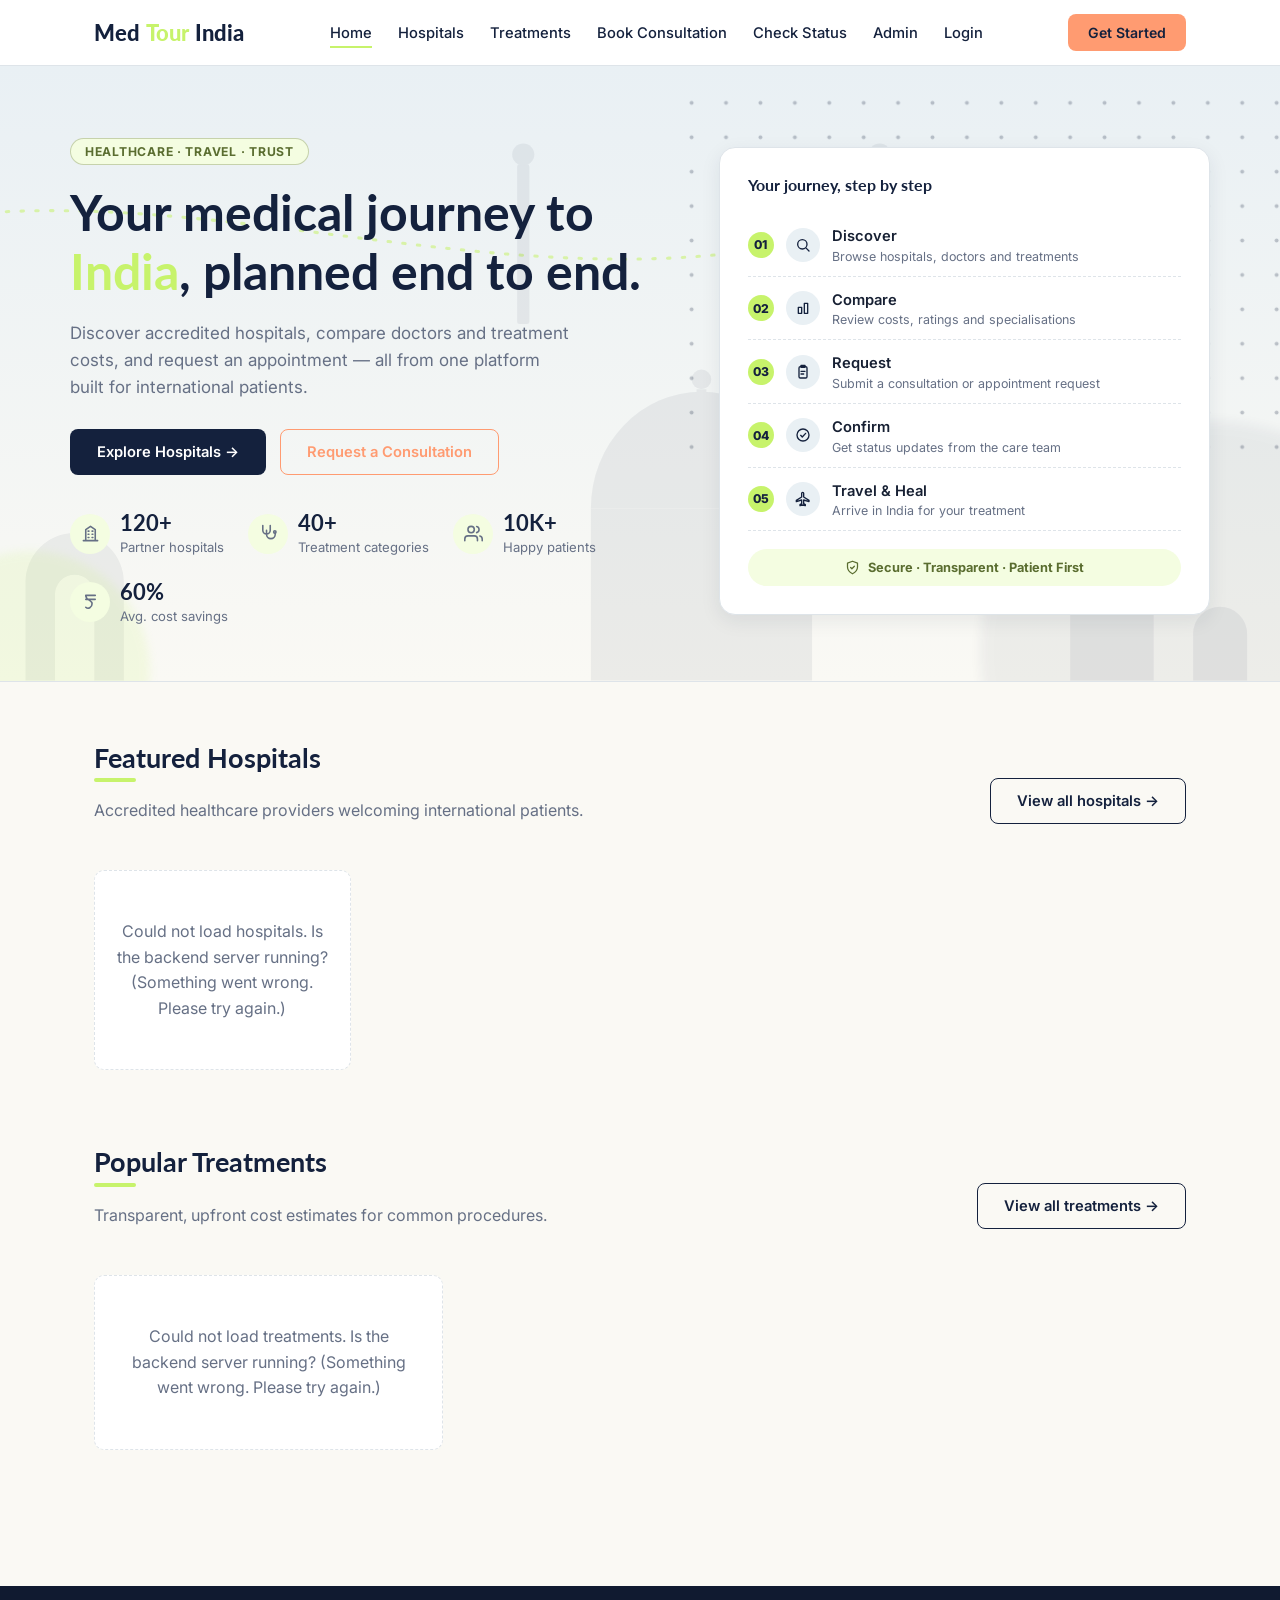
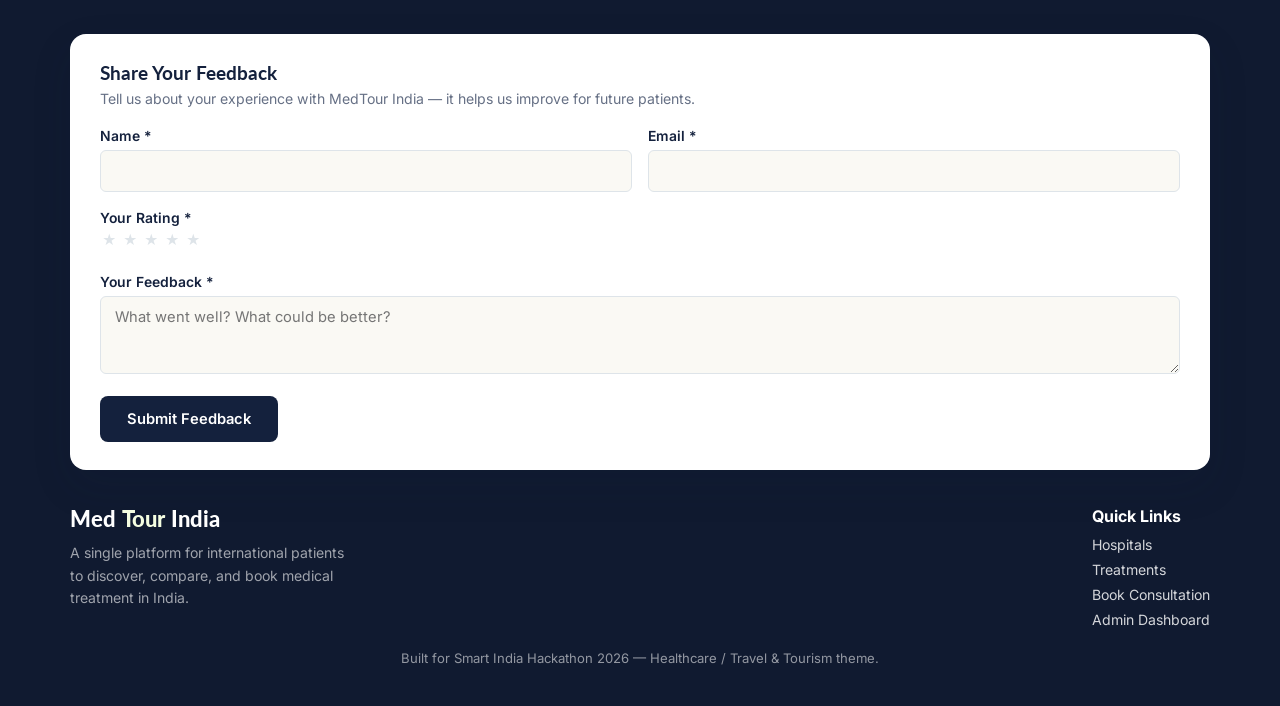
==== medtour/frontend/index.html @ 5f4dea3d "Add files via upload" ====
<!DOCTYPE html>
<html lang="en">
<head>
<meta charset="UTF-8">
<meta name="viewport" content="width=device-width, initial-scale=1.0">
<title>MedTour India — Plan Your Medical Journey to India</title>
<link rel="preconnect" href="https://fonts.googleapis.com">
<link href="https://fonts.googleapis.com/css2?family=Lato:wght@400;700;900&family=Inter:wght@400;500;600;700&display=swap" rel="stylesheet">
<link rel="stylesheet" href="css/style.css">
</head>
<body>

<header class="site-header">
  <nav class="nav">
    <a href="index.html" class="logo">Med<span>Tour</span> India</a>
    <input type="checkbox" id="nav-toggle" class="nav-toggle-checkbox">
    <ul class="nav-links">
      <li><a href="index.html" class="active">Home</a></li>
      <li><a href="providers.html">Hospitals</a></li>
      <li><a href="treatments.html">Treatments</a></li>
      <li><a href="appointment.html">Book Consultation</a></li>
      <li><a href="check-status.html">Check Status</a></li>
      <li><a href="admin.html">Admin</a></li>
      <li><a href="login.html" id="nav-auth-link">Login</a></li>
    </ul>
    <a href="appointment.html" class="nav-cta">Get Started</a>
    <label for="nav-toggle" class="nav-toggle" aria-label="Toggle menu"><span></span></label>
  </nav>
</header>

<section class="hero">
  <div class="hero-bg" aria-hidden="true">
    <svg viewBox="0 0 1600 500" preserveAspectRatio="xMidYMax slice">
      <defs>
        <pattern id="dotgrid" width="28" height="28" patternUnits="userSpaceOnUse">
          <circle cx="2" cy="2" r="1.6" style="fill:var(--color-primary)"/>
        </pattern>
      </defs>

      <!-- subtle dotted map texture, upper-right -->
      <rect x="820" y="20" width="740" height="300" fill="url(#dotgrid)" style="opacity:0.25"/>

      <!-- dashed travel route + plane -->
      <path d="M120,150 C 420,40 760,260 1080,90" style="fill:none;stroke:var(--color-secondary);stroke-width:2.5;stroke-dasharray:2 10;stroke-linecap:round;opacity:0.55"/>
      <g transform="translate(1080,90) rotate(-18)" style="opacity:0.6">
        <path d="M0 0 L26 3 L14 9 L16 18 L10 16 L6 22 L4 14 L-8 12 L-2 6 Z" style="fill:var(--color-primary)"/>
      </g>

      <!-- faint Indian landmark skyline along the bottom -->
      <g style="fill:var(--color-primary);opacity:0.06">
        <!-- low skyline blocks -->
        <rect x="0" y="440" width="90" height="60"/>
        <rect x="95" y="410" width="60" height="90"/>
        <rect x="1440" y="420" width="70" height="80"/>
        <rect x="1515" y="450" width="85" height="50"/>

        <!-- India Gate-style arch -->
        <path d="M300,500 V420 a40,40 0 0 1 80,0 V500 h-24 V430 a16,16 0 0 0 -32,0 V500 Z"/>

        <!-- Taj Mahal-style dome with flanking minarets -->
        <rect x="700" y="80" width="10" height="130" rx="2"/>
        <circle cx="705" cy="72" r="9"/>
        <rect x="990" y="80" width="10" height="130" rx="2"/>
        <circle cx="995" cy="72" r="9"/>
        <rect x="760" y="360" width="180" height="140"/>
        <path d="M760,360 a90,95 0 0 1 180,0 Z"/>
        <circle cx="850" cy="255" r="8"/>
        <rect x="846" y="263" width="8" height="14"/>

        <!-- a few smaller domes across the horizon -->
        <path d="M1150,500 v-60 a34,34 0 0 1 68,0 v60 Z"/>
        <path d="M1250,500 v-38 a22,22 0 0 1 44,0 v38 Z"/>
      </g>
    </svg>
  </div>
  <span class="hero-blob-a" aria-hidden="true"></span>
  <span class="hero-blob-b" aria-hidden="true"></span>
  <div class="hero-inner">
    <div>
      <span class="eyebrow">Healthcare · Travel · Trust</span>
      <h1>Your medical journey to <em>India</em>, planned end to end.</h1>
      <p>Discover accredited hospitals, compare doctors and treatment costs, and request an appointment — all from one platform built for international patients.</p>
      <div class="hero-actions">
        <a href="providers.html" class="btn btn-primary">Explore Hospitals →</a>
        <a href="appointment.html" class="btn btn-outline-accent">Request a Consultation</a>
      </div>
      <div class="hero-stats">
        <div class="hero-stat">
          <span class="hero-stat-icon"><svg viewBox="0 0 24 24" fill="none" stroke="currentColor" stroke-width="2" stroke-linecap="round" stroke-linejoin="round"><path d="M3 21h18M6 21V7l6-4 6 4v14M9 9h1M9 13h1M9 17h1M14 9h1M14 13h1M14 17h1"/></svg></span>
          <div><strong>120+</strong><span>Partner hospitals</span></div>
        </div>
        <div class="hero-stat">
          <span class="hero-stat-icon"><svg viewBox="0 0 24 24" fill="none" stroke="currentColor" stroke-width="2" stroke-linecap="round" stroke-linejoin="round"><path d="M4.8 2v6a4.7 4.7 0 0 0 9.4 0V2M9.5 8v5a5.5 5.5 0 0 0 11 0v-1.5"/><circle cx="20" cy="10" r="1.5"/></svg></span>
          <div><strong>40+</strong><span>Treatment categories</span></div>
        </div>
        <div class="hero-stat">
          <span class="hero-stat-icon"><svg viewBox="0 0 24 24" fill="none" stroke="currentColor" stroke-width="2" stroke-linecap="round" stroke-linejoin="round"><path d="M17 21v-2a4 4 0 0 0-4-4H5a4 4 0 0 0-4 4v2"/><circle cx="9" cy="7" r="4"/><path d="M23 21v-2a4 4 0 0 0-3-3.87M16 3.13a4 4 0 0 1 0 7.75"/></svg></span>
          <div><strong>10K+</strong><span>Happy patients</span></div>
        </div>
        <div class="hero-stat">
          <span class="hero-stat-icon"><svg viewBox="0 0 24 24" fill="none" stroke="currentColor" stroke-width="2" stroke-linecap="round" stroke-linejoin="round"><path d="M6 3h12M6 8h12M6 3c0 6 8 6 8 10.5S9 21 6 18M9 8h3"/></svg></span>
          <div><strong>60%</strong><span>Avg. cost savings</span></div>
        </div>
      </div>
    </div>
    <div class="journey-card">
      <h3>Your journey, step by step</h3>
      <div class="journey-step">
        <div class="step-num">01</div>
        <span class="step-icon"><svg viewBox="0 0 24 24" fill="none" stroke="currentColor" stroke-width="2" stroke-linecap="round" stroke-linejoin="round"><circle cx="11" cy="11" r="7"/><path d="M21 21l-4.3-4.3"/></svg></span>
        <div><p>Discover</p><span>Browse hospitals, doctors and treatments</span></div>
      </div>
      <div class="journey-step">
        <div class="step-num">02</div>
        <span class="step-icon"><svg viewBox="0 0 24 24" fill="none" stroke="currentColor" stroke-width="2" stroke-linecap="round" stroke-linejoin="round"><rect x="5" y="11" width="5" height="9"/><rect x="14" y="5" width="5" height="15"/></svg></span>
        <div><p>Compare</p><span>Review costs, ratings and specialisations</span></div>
      </div>
      <div class="journey-step">
        <div class="step-num">03</div>
        <span class="step-icon"><svg viewBox="0 0 24 24" fill="none" stroke="currentColor" stroke-width="2" stroke-linecap="round" stroke-linejoin="round"><rect x="6" y="4" width="12" height="17" rx="2"/><path d="M9 2h6v3H9zM9 11h6M9 15h4"/></svg></span>
        <div><p>Request</p><span>Submit a consultation or appointment request</span></div>
      </div>
      <div class="journey-step">
        <div class="step-num">04</div>
        <span class="step-icon"><svg viewBox="0 0 24 24" fill="none" stroke="currentColor" stroke-width="2" stroke-linecap="round" stroke-linejoin="round"><circle cx="12" cy="12" r="9"/><path d="M8.5 12.5l2.4 2.4L16 9.5"/></svg></span>
        <div><p>Confirm</p><span>Get status updates from the care team</span></div>
      </div>
      <div class="journey-step">
        <div class="step-num">05</div>
        <span class="step-icon"><svg viewBox="0 0 24 24" fill="none" stroke="currentColor" stroke-width="2" stroke-linecap="round" stroke-linejoin="round"><path d="M21 16v-2l-8-5V3.5a1.5 1.5 0 0 0-3 0V9l-8 5v2l8-2.5V19l-2.5 1.5V22l4-1 4 1v-1.5L13 19v-5.5z"/></svg></span>
        <div><p>Travel &amp; Heal</p><span>Arrive in India for your treatment</span></div>
      </div>
      <div class="journey-trust">
        <svg viewBox="0 0 24 24" fill="none" stroke="currentColor" stroke-width="2" stroke-linecap="round" stroke-linejoin="round"><path d="M12 2l8 3v6c0 5-3.4 8.4-8 11-4.6-2.6-8-6-8-11V5l8-3z"/><path d="M9 12l2 2 4-4"/></svg>
        Secure · Transparent · Patient First
      </div>
    </div>
  </div>
</section>

<section class="section container">
  <div class="section-head">
    <div>
      <h2>Featured Hospitals</h2>
      <p>Accredited healthcare providers welcoming international patients.</p>
    </div>
    <a href="providers.html" class="btn btn-outline">View all hospitals →</a>
  </div>
  <div id="hospital-grid" class="grid grid-4">
    <p class="empty-state"><span class="spinner"></span>Loading hospitals…</p>
  </div>
</section>

<section class="section container" style="padding-top:0">
  <div class="section-head">
    <div>
      <h2>Popular Treatments</h2>
      <p>Transparent, upfront cost estimates for common procedures.</p>
    </div>
    <a href="treatments.html" class="btn btn-outline">View all treatments →</a>
  </div>
  <div id="treatment-grid" class="grid grid-3">
    <p class="empty-state"><span class="spinner"></span>Loading treatments…</p>
  </div>
</section>

<footer class="site-footer">
  <div class="footer-feedback container">
    <h3>Share Your Feedback</h3>
    <p>Tell us about your experience with MedTour India — it helps us improve for future patients.</p>
    <div class="alert alert-success" id="feedback-success"></div>
    <div class="alert alert-error" id="feedback-error"></div>
    <form id="feedback-form" novalidate>
      <div class="form-row">
        <div class="form-group">
          <label for="feedback-name">Name *</label>
          <input type="text" id="feedback-name" required>
          <div class="field-error">Please enter your name.</div>
        </div>
        <div class="form-group">
          <label for="feedback-email">Email *</label>
          <input type="email" id="feedback-email" required>
          <div class="field-error">Please enter a valid email address.</div>
        </div>
      </div>
      <div class="form-group">
        <label>Your Rating *</label>
        <div class="star-rating" role="radiogroup" aria-label="Rating out of 5 stars">
          <input type="radio" id="fb-star5" name="feedback-rating" value="5"><label for="fb-star5" title="5 stars">★</label>
          <input type="radio" id="fb-star4" name="feedback-rating" value="4"><label for="fb-star4" title="4 stars">★</label>
          <input type="radio" id="fb-star3" name="feedback-rating" value="3"><label for="fb-star3" title="3 stars">★</label>
          <input type="radio" id="fb-star2" name="feedback-rating" value="2"><label for="fb-star2" title="2 stars">★</label>
          <input type="radio" id="fb-star1" name="feedback-rating" value="1"><label for="fb-star1" title="1 star">★</label>
        </div>
        <div class="field-error" id="feedback-rating-error">Please select a rating.</div>
      </div>
      <div class="form-group">
        <label for="feedback-comment">Your Feedback *</label>
        <textarea id="feedback-comment" rows="3" maxlength="2000" required placeholder="What went well? What could be better?"></textarea>
        <div class="field-error">Please share a few words of feedback.</div>
      </div>
      <button type="submit" class="btn btn-primary" id="feedback-submit-btn">Submit Feedback</button>
    </form>
  </div>

  <div class="footer-inner">
    <div>
      <a href="index.html" class="logo">Med<span>Tour</span> India</a>
      <p style="max-width:32ch;color:rgba(255,255,255,0.6);font-size:0.88rem;margin-top:10px;">
        A single platform for international patients to discover, compare, and book medical treatment in India.
      </p>
    </div>
    <div>
      <strong style="display:block;margin-bottom:10px;color:#fff;">Quick Links</strong>
      <div style="display:flex;flex-direction:column;gap:8px;font-size:0.88rem;">
        <a href="providers.html">Hospitals</a>
        <a href="treatments.html">Treatments</a>
        <a href="appointment.html">Book Consultation</a>
        <a href="admin.html">Admin Dashboard</a>
      </div>
    </div>
  </div>
  <p class="footer-note">Built for Smart India Hackathon 2026 — Healthcare / Travel &amp; Tourism theme.</p>
</footer>

<script src="js/api.js"></script>
<script src="js/feedback-widget.js"></script>
<script>
  async function loadFeaturedHospitals() {
    const grid = document.getElementById("hospital-grid");
    try {
      const hospitals = (await apiGet("/hospitals")).slice(0, 4);
      if (hospitals.length === 0) { grid.innerHTML = `<p class="empty-state">No hospitals found yet.</p>`; return; }
      grid.innerHTML = hospitals.map(h => `
        <div class="card">
          <div class="card-media">
            <img class="card-img" src="${h.imageUrl || 'https://placehold.co/400x200'}" alt="${escapeHtml(h.name)}">
            <span class="rating">${h.rating}</span>
          </div>
          <div class="card-body">
            <h3>${escapeHtml(h.name)}</h3>
            <p class="card-meta">${escapeHtml(h.city)}</p>
            <p class="card-desc">${escapeHtml(h.description || "").slice(0, 90)}…</p>
            <a href="providers.html?hospitalId=${h.id}" class="btn btn-outline btn-block">View Details</a>
          </div>
        </div>
      `).join("");
    } catch (err) {
      grid.innerHTML = `<p class="empty-state">Could not load hospitals. Is the backend server running? (${escapeHtml(err.message)})</p>`;
    }
  }

  async function loadFeaturedTreatments() {
    const grid = document.getElementById("treatment-grid");
    try {
      const treatments = (await apiGet("/treatments")).slice(0, 3);
      if (treatments.length === 0) { grid.innerHTML = `<p class="empty-state">No treatments found yet.</p>`; return; }
      grid.innerHTML = treatments.map(t => `
        <div class="card">
          <div class="card-body">
            <span class="badge">${escapeHtml(t.category)}</span>
            <h3 style="margin-top:10px;">${escapeHtml(t.name)}</h3>
            <p class="card-meta">${escapeHtml(t.hospitalName)} · ${escapeHtml(t.city)}</p>
            <p class="card-desc">${escapeHtml(t.description || "").slice(0, 90)}…</p>
            <div class="card-foot">
              <span class="price">${formatInr(t.costMin)}–${formatInr(t.costMax)} <small>est.</small></span>
              <a href="appointment.html?treatmentId=${t.id}" class="btn btn-primary" style="padding:8px 16px;font-size:0.85rem;">Enquire</a>
            </div>
          </div>
        </div>
      `).join("");
    } catch (err) {
      grid.innerHTML = `<p class="empty-state">Could not load treatments. Is the backend server running? (${escapeHtml(err.message)})</p>`;
    }
  }

  loadFeaturedHospitals();
  loadFeaturedTreatments();
</script>
</body>
</html>
---- medtour/frontend/css/style.css ----
/* ============================================================
   MedTour India — Design tokens
   Palette: Midnight Ink primary, Electric Lime signature accent,
   Warm Apricot secondary accent, Soft Ivory / Mist Blue surfaces.
   ============================================================ */
:root {
  /* ---- Core palette ---- */
  --color-primary:        #14213D;  /* Midnight Ink — primary buttons, headings, navbar text */
  --color-primary-dark:   #101A30;  /* hover / footer bg */
  --color-primary-light:  #E9F0F4;  /* Mist Blue — secondary sections */
  --color-secondary:      #C7F36B;  /* Electric Lime — active states, highlights, progress indicators */
  --color-secondary-dark: #5A6D30;  /* readable text-on-light variant of the lime accent */
  --color-secondary-light:#F4FDE1;  /* pale lime tint for badges / footer accents */
  --color-accent:         #FF9B71;  /* Warm Apricot — consultation CTA, small UI accents */
  --color-accent-light:   #FFE9E0;  /* pale apricot tint for badges */

  --color-success:        #52A878;  /* Fresh Green — success / verified */
  --color-success-light:  #E5F2EB;
  --color-warning:        #A96B18;
  --color-warning-light:  #FBF0DE;
  --color-danger:         #B93A2B;
  --color-danger-light:   #FBEAE7;

  --color-bg:             #FAF9F4;  /* Soft Ivory — main background */
  --color-surface:        #FFFFFF;  /* Cards */
  --color-border:         #DEE4E9;
  --color-text:           #172033;  /* Deep Ink — main text */
  --color-text-muted:     #667085;  /* Secondary Slate */

  /* ---- Typography ---- */
  --font-heading: 'Lato', -apple-system, Segoe UI, Roboto, sans-serif;
  --font-body:    'Inter', -apple-system, Segoe UI, Roboto, sans-serif;

  /* ---- Shape / elevation ---- */
  --radius-sm: 6px;
  --radius: 10px;
  --radius-lg: 16px;
  --shadow-sm: 0 1px 2px rgba(20, 33, 61, 0.06);
  --shadow: 0 6px 20px rgba(20, 33, 61, 0.08);
  --shadow-lg: 0 16px 40px rgba(20, 33, 61, 0.12);

  /* ---- Motion ---- */
  --transition: 160ms ease;
}

* { box-sizing: border-box; }

html, body {
  margin: 0;
  padding: 0;
  background: var(--color-bg);
  color: var(--color-text);
  font-family: var(--font-body);
  scroll-behavior: smooth;
  -webkit-font-smoothing: antialiased;
}

a { color: inherit; text-decoration: none; }
img { max-width: 100%; display: block; }
button { font-family: inherit; cursor: pointer; }

h1, h2, h3 {
  font-family: var(--font-heading);
  font-weight: 700;
  line-height: 1.18;
  margin: 0 0 0.4em;
  color: var(--color-primary);
}

p { line-height: 1.6; }

.container {
  max-width: 1140px;
  margin: 0 auto;
  padding: 0 24px;
}

/* ---------- Header / Nav ---------- */
.site-header {
  position: sticky;
  top: 0;
  z-index: 50;
  background: var(--color-surface);
  border-bottom: 1px solid var(--color-border);
}
.nav {
  display: flex;
  align-items: center;
  justify-content: space-between;
  padding: 14px 24px;
  max-width: 1140px;
  margin: 0 auto;
  position: relative;
}
.logo {
  font-family: var(--font-heading);
  font-size: 1.35rem;
  font-weight: 900;
  color: var(--color-primary);
  display: flex;
  align-items: baseline;
  gap: 6px;
  white-space: nowrap;
}
.logo span { color: var(--color-secondary); }
.nav-links {
  display: flex;
  gap: 26px;
  list-style: none;
  margin: 0;
  padding: 0;
  font-weight: 500;
  font-size: 0.92rem;
}
.nav-links a {
  color: var(--color-primary);
  padding-bottom: 4px;
  border-bottom: 2px solid transparent;
  transition: border-color var(--transition);
}
.nav-links a:hover, .nav-links a.active {
  border-color: var(--color-secondary);
}
.nav-cta {
  background: var(--color-accent);
  color: var(--color-primary);
  padding: 10px 20px;
  border-radius: 8px;
  font-weight: 600;
  font-size: 0.88rem;
  transition: background var(--transition);
  flex-shrink: 0;
}
.nav-cta:hover { background: #FF875A; }

/* Mobile nav toggle — CSS-only checkbox hack, no JS needed */
.nav-toggle-checkbox { display: none; }
.nav-toggle {
  display: none;
  width: 40px;
  height: 40px;
  border: 1px solid var(--color-border);
  border-radius: var(--radius-sm);
  align-items: center;
  justify-content: center;
  cursor: pointer;
  background: var(--color-surface);
  flex-shrink: 0;
}
.nav-toggle span,
.nav-toggle span::before,
.nav-toggle span::after {
  display: block;
  width: 18px;
  height: 2px;
  background: var(--color-primary);
  position: relative;
  transition: transform var(--transition);
}
.nav-toggle span::before,
.nav-toggle span::after { content: ""; position: absolute; }
.nav-toggle span::before { top: -6px; }
.nav-toggle span::after { top: 6px; }

/* ---------- Hero ---------- */
.hero {
  position: relative;
  overflow: hidden;
  background: linear-gradient(180deg, var(--color-primary-light) 0%, var(--color-bg) 100%);
  padding: 72px 24px 56px;
  border-bottom: 1px solid var(--color-border);
}
.hero-bg {
  position: absolute;
  inset: 0;
  z-index: 0;
  pointer-events: none;
  overflow: hidden;
}
.hero-bg svg { width: 100%; height: 100%; display: block; }
.hero-blob-a {
  position: absolute;
  width: 460px; height: 460px;
  border-radius: 50%;
  background: var(--color-primary);
  opacity: 0.05;
  filter: blur(6px);
  right: -160px; bottom: -200px;
  z-index: 0;
  pointer-events: none;
}
.hero-blob-b {
  position: absolute;
  width: 240px; height: 240px;
  border-radius: 50%;
  background: var(--color-secondary);
  opacity: 0.14;
  filter: blur(4px);
  left: -90px; bottom: -110px;
  z-index: 0;
  pointer-events: none;
}
.hero-inner {
  position: relative;
  z-index: 1;
  max-width: 1140px;
  margin: 0 auto;
  display: grid;
  grid-template-columns: 1.1fr 0.9fr;
  gap: 48px;
  align-items: center;
}
.eyebrow {
  display: inline-block;
  color: var(--color-secondary-dark);
  background: var(--color-secondary-light);
  border: 1px solid rgba(90, 109, 48, 0.3);
  padding: 5px 14px;
  border-radius: 100px;
  font-size: 0.76rem;
  font-weight: 700;
  letter-spacing: 0.06em;
  text-transform: uppercase;
  margin-bottom: 18px;
}
.hero h1 {
  font-size: clamp(2.1rem, 4vw, 3.1rem);
  color: var(--color-primary);
}
.hero h1 em {
  font-style: normal;
  color: var(--color-secondary);
}
.hero p {
  color: var(--color-text-muted);
  font-size: 1.06rem;
  max-width: 46ch;
  margin-bottom: 28px;
}
.hero-actions { display: flex; gap: 14px; flex-wrap: wrap; }

.btn {
  display: inline-flex;
  align-items: center;
  justify-content: center;
  gap: 8px;
  padding: 13px 26px;
  border-radius: 8px;
  font-weight: 600;
  font-size: 0.92rem;
  font-family: var(--font-body);
  border: 1px solid transparent;
  transition: transform var(--transition), box-shadow var(--transition), background var(--transition), color var(--transition);
}
.btn:hover { transform: translateY(-1px); }
.btn:active { transform: translateY(0); }
.btn:disabled { opacity: 0.6; cursor: not-allowed; transform: none; }
.btn-primary { background: var(--color-primary); color: #fff; }
.btn-primary:hover { background: var(--color-primary-dark); box-shadow: var(--shadow); }
.btn-secondary { background: var(--color-secondary); color: var(--color-primary); }
.btn-secondary:hover { background: #B7E652; box-shadow: var(--shadow); }
.btn-outline { background: transparent; border-color: var(--color-primary); color: var(--color-primary); }
.btn-outline:hover { background: var(--color-primary); color: #fff; }
.btn-outline-accent { background: transparent; border-color: var(--color-accent); color: var(--color-accent); }
.btn-outline-accent:hover { background: var(--color-accent); color: var(--color-primary); }
.btn-ghost { background: transparent; color: var(--color-text-muted); }
.btn-ghost:hover { background: var(--color-bg); color: var(--color-text); }
.btn-block { width: 100%; }
.btn-sm { padding: 8px 16px; font-size: 0.85rem; }

.hero-stats {
  display: flex;
  gap: 24px;
  margin-top: 36px;
  flex-wrap: wrap;
}
.hero-stat { display: flex; align-items: center; gap: 10px; }
.hero-stat-icon {
  flex: 0 0 auto;
  width: 40px; height: 40px;
  border-radius: 50%;
  background: var(--color-secondary-light);
  color: var(--color-primary);
  display: flex; align-items: center; justify-content: center;
}
.hero-stat-icon svg { width: 19px; height: 19px; }
.hero-stat strong {
  display: block;
  font-family: var(--font-heading);
  font-size: 1.4rem;
  color: var(--color-primary);
  line-height: 1.1;
}
.hero-stat span { color: var(--color-text-muted); font-size: 0.82rem; }

/* Journey steps */
.journey-card {
  background: var(--color-surface);
  border: 1px solid var(--color-border);
  border-radius: var(--radius-lg);
  box-shadow: var(--shadow);
  padding: 28px;
}
.journey-card h3 {
  font-size: 1rem;
  color: var(--color-primary);
  margin-bottom: 18px;
}
.journey-step {
  display: flex;
  align-items: center;
  gap: 12px;
  padding: 12px 0;
  border-bottom: 1px dashed var(--color-border);
}
.journey-step:last-child { border-bottom: none; }
.step-num {
  flex: 0 0 auto;
  width: 26px; height: 26px;
  border-radius: 50%;
  background: var(--color-secondary);
  color: var(--color-primary);
  font-size: 0.76rem;
  font-weight: 800;
  display: flex; align-items: center; justify-content: center;
}
.step-icon {
  flex: 0 0 auto;
  width: 34px; height: 34px;
  border-radius: 50%;
  background: var(--color-primary-light);
  color: var(--color-primary);
  display: flex; align-items: center; justify-content: center;
}
.step-icon svg { width: 16px; height: 16px; }
.journey-step p { margin: 0; font-size: 0.92rem; color: var(--color-text); font-weight: 600; }
.journey-step > div > span { display: block; font-size: 0.78rem; color: var(--color-text-muted); }
.journey-trust {
  display: flex;
  align-items: center;
  justify-content: center;
  gap: 8px;
  margin-top: 18px;
  padding: 11px 14px;
  border-radius: 100px;
  background: var(--color-secondary-light);
  color: var(--color-secondary-dark);
  font-size: 0.8rem;
  font-weight: 700;
}
.journey-trust svg { width: 15px; height: 15px; flex-shrink: 0; }

/* ---------- Section ---------- */
.section { padding-top: 60px; padding-bottom: 60px; }
.section-head {
  display: flex;
  justify-content: space-between;
  align-items: flex-end;
  margin-bottom: 30px;
  gap: 20px;
  flex-wrap: wrap;
}
.section-head h2 {
  color: var(--color-primary);
  font-size: 1.7rem;
  display: inline-block;
  position: relative;
  padding-bottom: 8px;
}
.section-head h2::after {
  content: "";
  position: absolute;
  left: 0; bottom: 0;
  width: 42px; height: 4px;
  border-radius: 4px;
  background: var(--color-secondary);
}
.section-head p { color: var(--color-text-muted); margin: 6px 0 0; }

/* ---------- Cards / Grids ---------- */
.grid { display: grid; gap: 22px; }
.grid-3 { grid-template-columns: repeat(3, 1fr); }
.grid-4 { grid-template-columns: repeat(4, 1fr); }

.card {
  background: var(--color-surface);
  border: 1px solid var(--color-border);
  border-radius: var(--radius);
  overflow: hidden;
  transition: box-shadow var(--transition), transform var(--transition), border-color var(--transition);
}
.card:hover { box-shadow: var(--shadow); transform: translateY(-2px); border-color: rgba(20,33,61,0.2); }
.card-img { height: 160px; width: 100%; object-fit: cover; background: var(--color-border); }
.card-media { position: relative; }
.card-media .rating {
  position: absolute;
  top: 12px; left: 12px;
  display: inline-flex;
  align-items: center;
  gap: 4px;
  background: var(--color-primary);
  color: #fff;
  font-size: 0.72rem;
  font-weight: 700;
  padding: 5px 11px;
  border-radius: 100px;
}
.card-media .rating::before { content: "★"; color: var(--color-secondary); }
.card-body { padding: 18px 20px 20px; }
.card-body h3 { font-size: 1.04rem; margin-bottom: 4px; color: var(--color-primary); font-family: var(--font-body); font-weight: 700; }
.card-meta { color: var(--color-text-muted); font-size: 0.85rem; margin-bottom: 10px; }
.card-desc { color: var(--color-text); font-size: 0.9rem; line-height: 1.55; margin-bottom: 14px; }
.card-foot { display: flex; justify-content: space-between; align-items: center; gap: 10px; flex-wrap: wrap; }
.price { font-weight: 700; color: var(--color-primary); }
.price small { font-weight: 400; color: var(--color-text-muted); font-size: 0.75rem; }
.badge {
  display: inline-block;
  background: var(--color-accent-light);
  color: var(--color-accent);
  font-size: 0.7rem;
  font-weight: 700;
  padding: 3px 10px;
  border-radius: 100px;
  text-transform: uppercase;
  letter-spacing: 0.04em;
}
.rating { color: var(--color-accent); font-weight: 700; font-size: 0.85rem; }

/* ---------- Filters ---------- */
.filter-bar {
  display: flex;
  gap: 12px;
  flex-wrap: wrap;
  align-items: center;
  background: var(--color-surface);
  border: 1px solid var(--color-border);
  border-radius: var(--radius);
  padding: 16px;
  margin-bottom: 28px;
}
.filter-bar input[type="text"],
.filter-bar select,
.form-group input,
.form-group select,
.form-group textarea {
  border: 1px solid var(--color-border);
  border-radius: var(--radius-sm);
  padding: 11px 14px;
  font-family: inherit;
  font-size: 0.92rem;
  background: var(--color-bg);
  color: var(--color-text);
  width: 100%;
  transition: border-color var(--transition), outline-color var(--transition);
}
.filter-bar input[type="text"] { flex: 1; min-width: 200px; }
.filter-bar select { min-width: 160px; }

/* ---------- Forms ---------- */
.form-card {
  background: var(--color-surface);
  border: 1px solid var(--color-border);
  border-radius: var(--radius-lg);
  padding: 32px;
  box-shadow: var(--shadow);
}
.form-group { margin-bottom: 18px; }
.form-group label { display: block; font-weight: 600; font-size: 0.87rem; margin-bottom: 6px; color: var(--color-primary); }
.form-row { display: grid; grid-template-columns: 1fr 1fr; gap: 16px; }
.form-group input:focus,
.form-group select:focus,
.form-group textarea:focus,
.filter-bar input:focus,
.filter-bar select:focus {
  outline: 2px solid var(--color-secondary);
  outline-offset: 1px;
  border-color: var(--color-secondary);
}
.form-group input.invalid,
.form-group select.invalid,
.form-group textarea.invalid {
  border-color: var(--color-danger);
}
.field-error { color: var(--color-danger); font-size: 0.82rem; margin-top: 4px; display: none; }
.form-note { font-size: 0.82rem; color: var(--color-text-muted); margin-top: 4px; }

.alert {
  padding: 14px 16px;
  border-radius: var(--radius-sm);
  font-size: 0.9rem;
  margin-bottom: 20px;
  display: none;
}
.alert-success { background: var(--color-success-light); color: var(--color-success); border: 1px solid rgba(82,168,120,0.3); }
.alert-error { background: var(--color-danger-light); color: var(--color-danger); border: 1px solid rgba(185,58,43,0.3); }
.alert-warning { background: var(--color-warning-light); color: var(--color-warning); border: 1px solid rgba(169,107,24,0.3); }

/* ---------- Status pill (admin) ---------- */
.status-pill {
  font-size: 0.72rem;
  font-weight: 700;
  padding: 4px 12px;
  border-radius: 100px;
  text-transform: uppercase;
  letter-spacing: 0.02em;
}
.status-Pending   { background: var(--color-warning-light); color: var(--color-warning); }
.status-Confirmed { background: var(--color-success-light); color: var(--color-success); }
.status-Rejected  { background: var(--color-danger-light);  color: var(--color-danger); }
.status-Completed { background: var(--color-secondary-light); color: var(--color-secondary-dark); }

table { width: 100%; border-collapse: collapse; background: var(--color-surface); }
th, td { text-align: left; padding: 12px 14px; border-bottom: 1px solid var(--color-border); font-size: 0.87rem; }
th { color: var(--color-primary); font-size: 0.74rem; text-transform: uppercase; letter-spacing: 0.03em; background: var(--color-bg); }
tbody tr { transition: background var(--transition); }
tbody tr:hover { background: var(--color-bg); }
.table-wrap { overflow-x: auto; border: 1px solid var(--color-border); border-radius: var(--radius); }
.status-select {
  border: 1px solid var(--color-border);
  border-radius: var(--radius-sm);
  padding: 7px 10px;
  font-family: inherit;
  font-size: 0.85rem;
  background: var(--color-bg);
  color: var(--color-text);
}

/* ---------- Searchable country dropdown ---------- */
.country-select {
  position: relative;
}
.country-select-menu {
  display: none;
  position: absolute;
  top: calc(100% + 4px);
  left: 0;
  right: 0;
  max-height: 260px;
  overflow-y: auto;
  background: var(--color-surface);
  border: 1px solid var(--color-border);
  border-radius: var(--radius-sm);
  box-shadow: var(--shadow-lg);
  z-index: 40;
  padding: 6px;
}
.country-select-menu.open { display: block; }
.country-select-option {
  display: flex;
  align-items: center;
  gap: 10px;
  width: 100%;
  text-align: left;
  padding: 9px 10px;
  border: none;
  background: transparent;
  border-radius: var(--radius-sm);
  font-family: inherit;
  font-size: 0.88rem;
  color: var(--color-text);
}
.country-select-option:hover,
.country-select-option:focus-visible {
  background: var(--color-primary-light);
}
.country-flag { font-size: 1.1rem; line-height: 1; }
.country-select-empty {
  padding: 14px 10px;
  color: var(--color-text-muted);
  font-size: 0.86rem;
  text-align: center;
}

/* ---------- intl-tel-input theming (v29 CSS variables) ---------- */
.iti {
  --iti-border-color: var(--color-border);
  --iti-country-selector-bg: var(--color-surface);
  --iti-icon-color: var(--color-text-muted);
  --iti-hover-color: var(--color-primary-light);
  width: 100%;
}
.iti input {
  border: 1px solid var(--color-border);
  border-radius: var(--radius-sm);
  padding: 11px 14px;
  font-family: inherit;
  font-size: 0.92rem;
  background: var(--color-bg);
  color: var(--color-text);
  width: 100%;
}
.iti input:focus {
  outline: 2px solid var(--color-secondary);
  outline-offset: 1px;
  border-color: var(--color-secondary);
}


/* ---------- Estimated cost panel ---------- */
.estimate-card {
  background: var(--color-primary-light);
  border: 1px solid rgba(14,76,116,0.18);
  border-radius: var(--radius);
  padding: 18px 20px;
  margin-bottom: 20px;
}
.estimate-head {
  display: flex;
  justify-content: space-between;
  align-items: baseline;
  font-weight: 700;
  color: var(--color-primary);
  font-size: 0.95rem;
}
.estimate-total { font-size: 1.3rem; font-family: var(--font-heading); }
.estimate-rows { margin-top: 10px; display: flex; flex-direction: column; gap: 6px; }
.estimate-row {
  display: flex;
  justify-content: space-between;
  font-size: 0.86rem;
  color: var(--color-text);
}
.estimate-row span:last-child { font-weight: 600; }
.estimate-note {
  font-size: 0.78rem;
  color: var(--color-text-muted);
  margin: 12px 0 0;
  padding-top: 10px;
  border-top: 1px dashed rgba(14,76,116,0.2);
}

.modal-overlay {
  display: none;
  position: fixed;
  inset: 0;
  background: rgba(14, 76, 116, 0.35);
  align-items: center;
  justify-content: center;
  padding: 20px;
  z-index: 100;
}
.modal-overlay.open { display: flex; }
.modal {
  background: var(--color-surface);
  border-radius: var(--radius-lg);
  box-shadow: var(--shadow-lg);
  padding: 28px;
  max-width: 480px;
  width: 100%;
}
.modal h3 { color: var(--color-primary); }
.modal-actions { display: flex; gap: 12px; justify-content: flex-end; margin-top: 22px; }

/* ---------- Loading state ---------- */
.spinner {
  display: inline-block;
  width: 18px; height: 18px;
  border: 2px solid var(--color-border);
  border-top-color: var(--color-primary);
  border-radius: 50%;
  animation: spin 0.7s linear infinite;
  vertical-align: middle;
  margin-right: 8px;
}
@keyframes spin { to { transform: rotate(360deg); } }

/* ---------- Footer feedback ---------- */
.footer-feedback {
  max-width: 1140px;
  margin: 8px auto 36px;
  background: var(--color-surface);
  border-radius: var(--radius-lg);
  padding: 28px 30px;
  color: var(--color-text);
  box-shadow: var(--shadow-lg);
}
.footer-feedback h3 { color: var(--color-primary); margin-bottom: 4px; }
.footer-feedback > p { color: var(--color-text-muted); font-size: 0.88rem; margin: 0 0 18px; }

.star-rating {
  display: flex;
  flex-direction: row-reverse;
  justify-content: flex-end;
  gap: 2px;
  font-size: 1.8rem;
  width: fit-content;
}
.star-rating input {
  position: absolute;
  width: 1px; height: 1px;
  opacity: 0;
  overflow: hidden;
}
.star-rating label {
  cursor: pointer;
  color: var(--color-border);
  transition: color var(--transition);
  line-height: 1;
  padding: 2px;
}
.star-rating input:checked ~ label,
.star-rating label:hover,
.star-rating label:hover ~ label {
  color: var(--color-accent);
}
.star-rating input:focus-visible + label {
  outline: 2px solid var(--color-secondary);
  outline-offset: 2px;
  border-radius: 4px;
}


.site-footer {
  background: var(--color-primary-dark);
  color: rgba(255,255,255,0.82);
  padding: 40px 24px 24px;
  margin-top: 60px;
}
.footer-inner {
  max-width: 1140px;
  margin: 0 auto;
  display: flex;
  justify-content: space-between;
  flex-wrap: wrap;
  gap: 24px;
}
.footer-inner .logo { color: #fff; }
.footer-inner .logo span { color: var(--color-secondary-light); }
.footer-note { font-size: 0.82rem; margin-top: 20px; color: rgba(255,255,255,0.55); text-align: center; }

.empty-state {
  text-align: center;
  padding: 48px 20px;
  color: var(--color-text-muted);
  border: 1px dashed var(--color-border);
  border-radius: var(--radius);
  background: var(--color-surface);
}

/* ---------- Responsive ---------- */
@media (max-width: 900px) {
  .hero-inner { grid-template-columns: 1fr; }
  .grid-3, .grid-4 { grid-template-columns: repeat(2, 1fr); }
  .form-row { grid-template-columns: 1fr; }
}
@media (max-width: 640px) {
  .nav-toggle { display: flex; }
  .nav-links {
    display: none;
    position: absolute;
    top: 100%;
    left: 0;
    right: 0;
    background: var(--color-surface);
    border-bottom: 1px solid var(--color-border);
    flex-direction: column;
    gap: 0;
    padding: 8px 24px 16px;
    box-shadow: var(--shadow);
  }
  .nav-links li { width: 100%; }
  .nav-links a { display: block; padding: 12px 0; border-bottom: 1px solid var(--color-border); }
  .nav-toggle-checkbox:checked ~ .nav-links { display: flex; }
  .nav-toggle-checkbox:checked ~ .nav-toggle span { transform: rotate(45deg); }
  .nav-toggle-checkbox:checked ~ .nav-toggle span::before { top: 0; transform: rotate(0); }
  .nav-toggle-checkbox:checked ~ .nav-toggle span::after { top: 0; transform: rotate(90deg); }
  .nav-cta { display: none; }
  .grid-3, .grid-4 { grid-template-columns: 1fr; }
  .hero { padding: 44px 20px 36px; }
  .form-card { padding: 22px; }
  .footer-inner { flex-direction: column; text-align: center; }
}

/* Reduced motion respect */
@media (prefers-reduced-motion: reduce) {
  * { transition: none !important; animation: none !important; scroll-behavior: auto !important; }
}

/* Visible keyboard focus for accessibility */
a:focus-visible, button:focus-visible, input:focus-visible, select:focus-visible, textarea:focus-visible {
  outline: 2px solid var(--color-secondary);
  outline-offset: 2px;
}

/* ============================================================
   Doctor Dashboard
   ============================================================ */
.dashboard-shell {
  display: grid;
  grid-template-columns: 250px 1fr;
  gap: 28px;
  padding: 40px 24px 80px;
  align-items: start;
}

.dashboard-sidebar {
  position: sticky;
  top: 88px;
  background: var(--color-surface);
  border: 1px solid var(--color-border);
  border-radius: var(--radius-lg);
  padding: 18px;
  display: flex;
  flex-direction: column;
  gap: 18px;
}

.dashboard-doctor-card {
  display: flex;
  align-items: center;
  gap: 12px;
  padding: 8px 6px 16px;
  border-bottom: 1px solid var(--color-border);
}

.dashboard-avatar {
  width: 44px; height: 44px;
  border-radius: 50%;
  background: var(--color-primary);
  color: #fff;
  display: flex; align-items: center; justify-content: center;
  font-weight: 700;
  font-family: var(--font-heading);
  flex-shrink: 0;
}

.dashboard-doctor-card strong { display: block; font-size: 0.92rem; color: var(--color-primary); }

.dashboard-nav { display: flex; flex-direction: column; gap: 2px; }

.dashboard-nav-item {
  display: flex;
  align-items: center;
  justify-content: space-between;
  gap: 8px;
  background: transparent;
  border: none;
  text-align: left;
  padding: 11px 12px;
  border-radius: var(--radius-sm);
  font-size: 0.88rem;
  font-weight: 600;
  color: var(--color-text);
  transition: background var(--transition), color var(--transition);
}
.dashboard-nav-item:hover { background: var(--color-bg); }
.dashboard-nav-item.active { background: var(--color-primary-light); color: var(--color-primary); }
.dashboard-nav-item.dashboard-logout { color: var(--color-danger); margin-top: 8px; border-top: 1px solid var(--color-border); padding-top: 14px; border-radius: 0; }

.dashboard-badge {
  background: var(--color-danger);
  color: #fff;
  font-size: 0.68rem;
  font-weight: 700;
  padding: 1px 7px;
  border-radius: 100px;
  line-height: 1.5;
}

.dashboard-main { min-width: 0; }
.dashboard-section[hidden] { display: none; }

.stat-card {
  background: var(--color-surface);
  border: 1px solid var(--color-border);
  border-radius: var(--radius);
  padding: 20px;
}
.stat-card .stat-label { font-size: 0.8rem; color: var(--color-text-muted); font-weight: 600; }
.stat-card .stat-value { font-family: var(--font-heading); font-size: 2rem; color: var(--color-primary); margin-top: 6px; }

.dashboard-tabs { display: flex; gap: 8px; flex-wrap: wrap; margin-bottom: 18px; }
.dashboard-tab {
  background: var(--color-surface);
  border: 1px solid var(--color-border);
  padding: 7px 16px;
  border-radius: 100px;
  font-size: 0.83rem;
  font-weight: 600;
  color: var(--color-text-muted);
}
.dashboard-tab.active { background: var(--color-primary); border-color: var(--color-primary); color: #fff; }

.action-btns { display: flex; gap: 6px; flex-wrap: wrap; }
.action-btns .btn-sm { padding: 6px 12px; font-size: 0.78rem; }

.notification-item {
  display: flex;
  justify-content: space-between;
  gap: 14px;
  align-items: flex-start;
  padding: 14px 16px;
  border: 1px solid var(--color-border);
  border-radius: var(--radius-sm);
  background: var(--color-surface);
  margin-bottom: 10px;
}
.notification-item.unread { border-left: 3px solid var(--color-secondary); background: var(--color-secondary-light); }
.notification-item .notification-title { font-weight: 700; font-size: 0.9rem; color: var(--color-primary); margin-bottom: 2px; }
.notification-item .notification-message { font-size: 0.85rem; color: var(--color-text); }
.notification-item .notification-time { font-size: 0.75rem; color: var(--color-text-muted); margin-top: 4px; }

.availability-row {
  display: flex;
  align-items: center;
  justify-content: space-between;
  padding: 12px 16px;
  border: 1px solid var(--color-border);
  border-radius: var(--radius-sm);
  margin-bottom: 8px;
  background: var(--color-surface);
}
.availability-row.inactive { opacity: 0.55; }

@media (max-width: 900px) {
  .dashboard-shell { grid-template-columns: 1fr; }
  .dashboard-sidebar { position: static; }
  .dashboard-nav { flex-direction: row; flex-wrap: wrap; }
  .dashboard-nav-item.dashboard-logout { border-top: none; margin-top: 0; }
}

/* ---------- Toast notifications ---------- */
#toast-container {
  position: fixed;
  top: 20px;
  right: 20px;
  z-index: 500;
  display: flex;
  flex-direction: column;
  gap: 10px;
  max-width: 360px;
}
.toast {
  background: var(--color-surface);
  border: 1px solid var(--color-border);
  border-left: 4px solid var(--color-primary);
  border-radius: var(--radius-sm);
  box-shadow: var(--shadow-lg);
  padding: 13px 16px;
  font-size: 0.87rem;
  color: var(--color-text);
  cursor: pointer;
  opacity: 0;
  transform: translateX(24px);
  transition: opacity 200ms ease, transform 200ms ease;
}
.toast-visible { opacity: 1; transform: translateX(0); }
.toast-success { border-left-color: var(--color-success); }
.toast-error   { border-left-color: var(--color-danger); }
.toast-warning { border-left-color: var(--color-warning); }

@media (max-width: 640px) {
  #toast-container { left: 16px; right: 16px; max-width: none; }
}
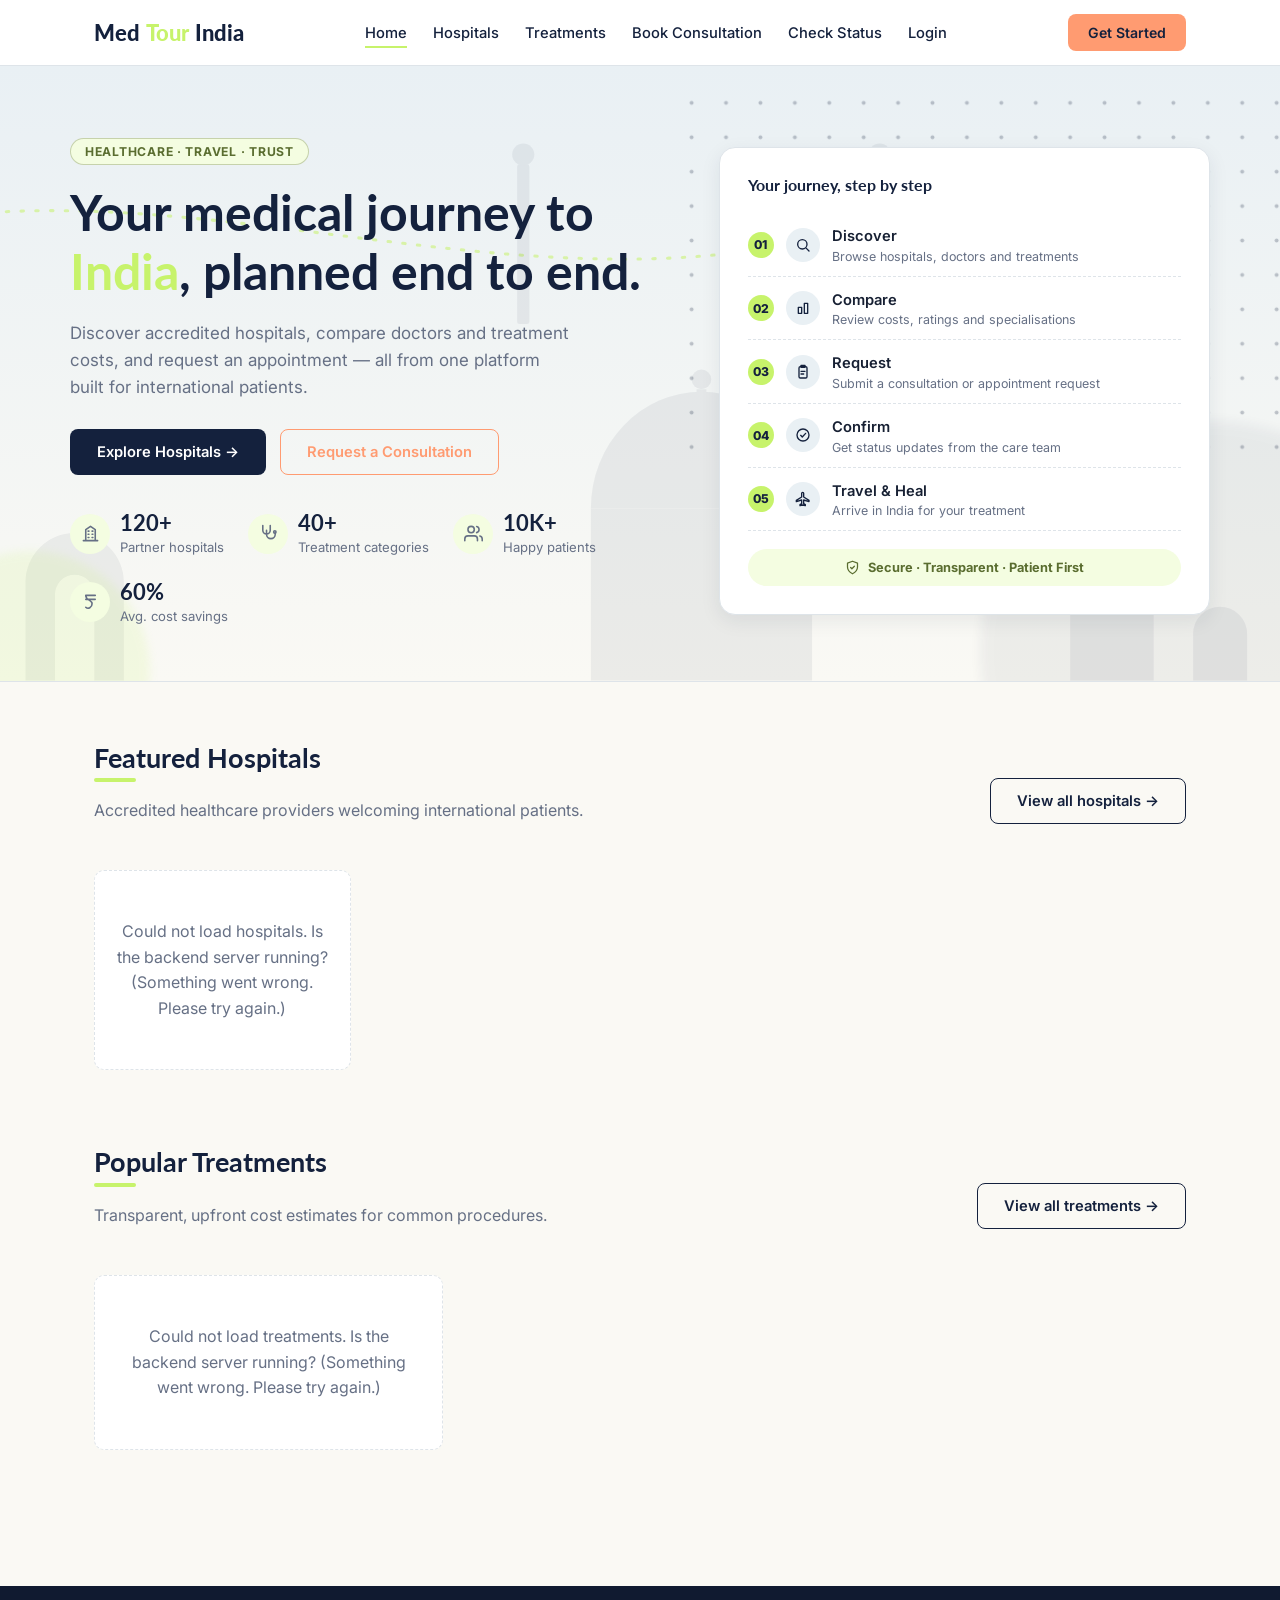
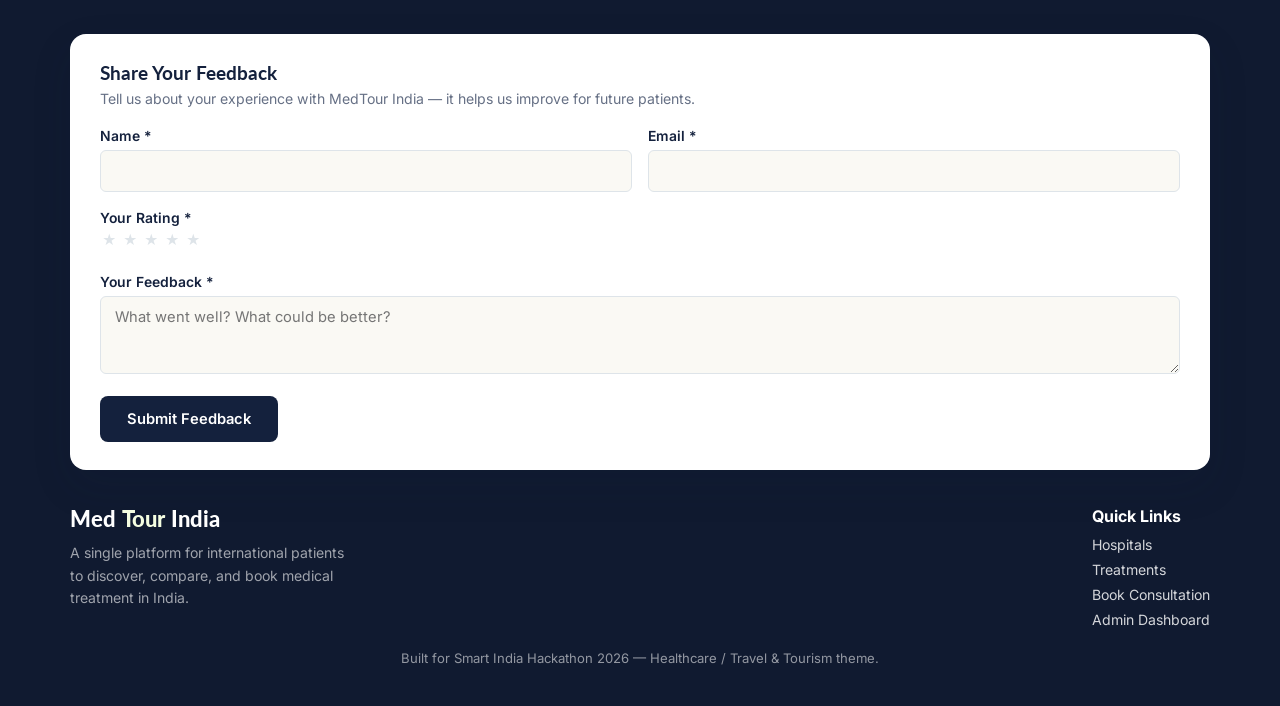
==== commit 9dd4500f: "Comment out Admin link in index.html Comment out the Admin link in the navigation menu." ====
--- a/medtour/frontend/index.html
+++ b/medtour/frontend/index.html
@@ -20,7 +20,7 @@
       <li><a href="treatments.html">Treatments</a></li>
       <li><a href="appointment.html">Book Consultation</a></li>
       <li><a href="check-status.html">Check Status</a></li>
-      <li><a href="admin.html">Admin</a></li>
+      <!-- <li><a href="admin.html">Admin</a></li> -->
       <li><a href="login.html" id="nav-auth-link">Login</a></li>
     </ul>
     <a href="appointment.html" class="nav-cta">Get Started</a>
